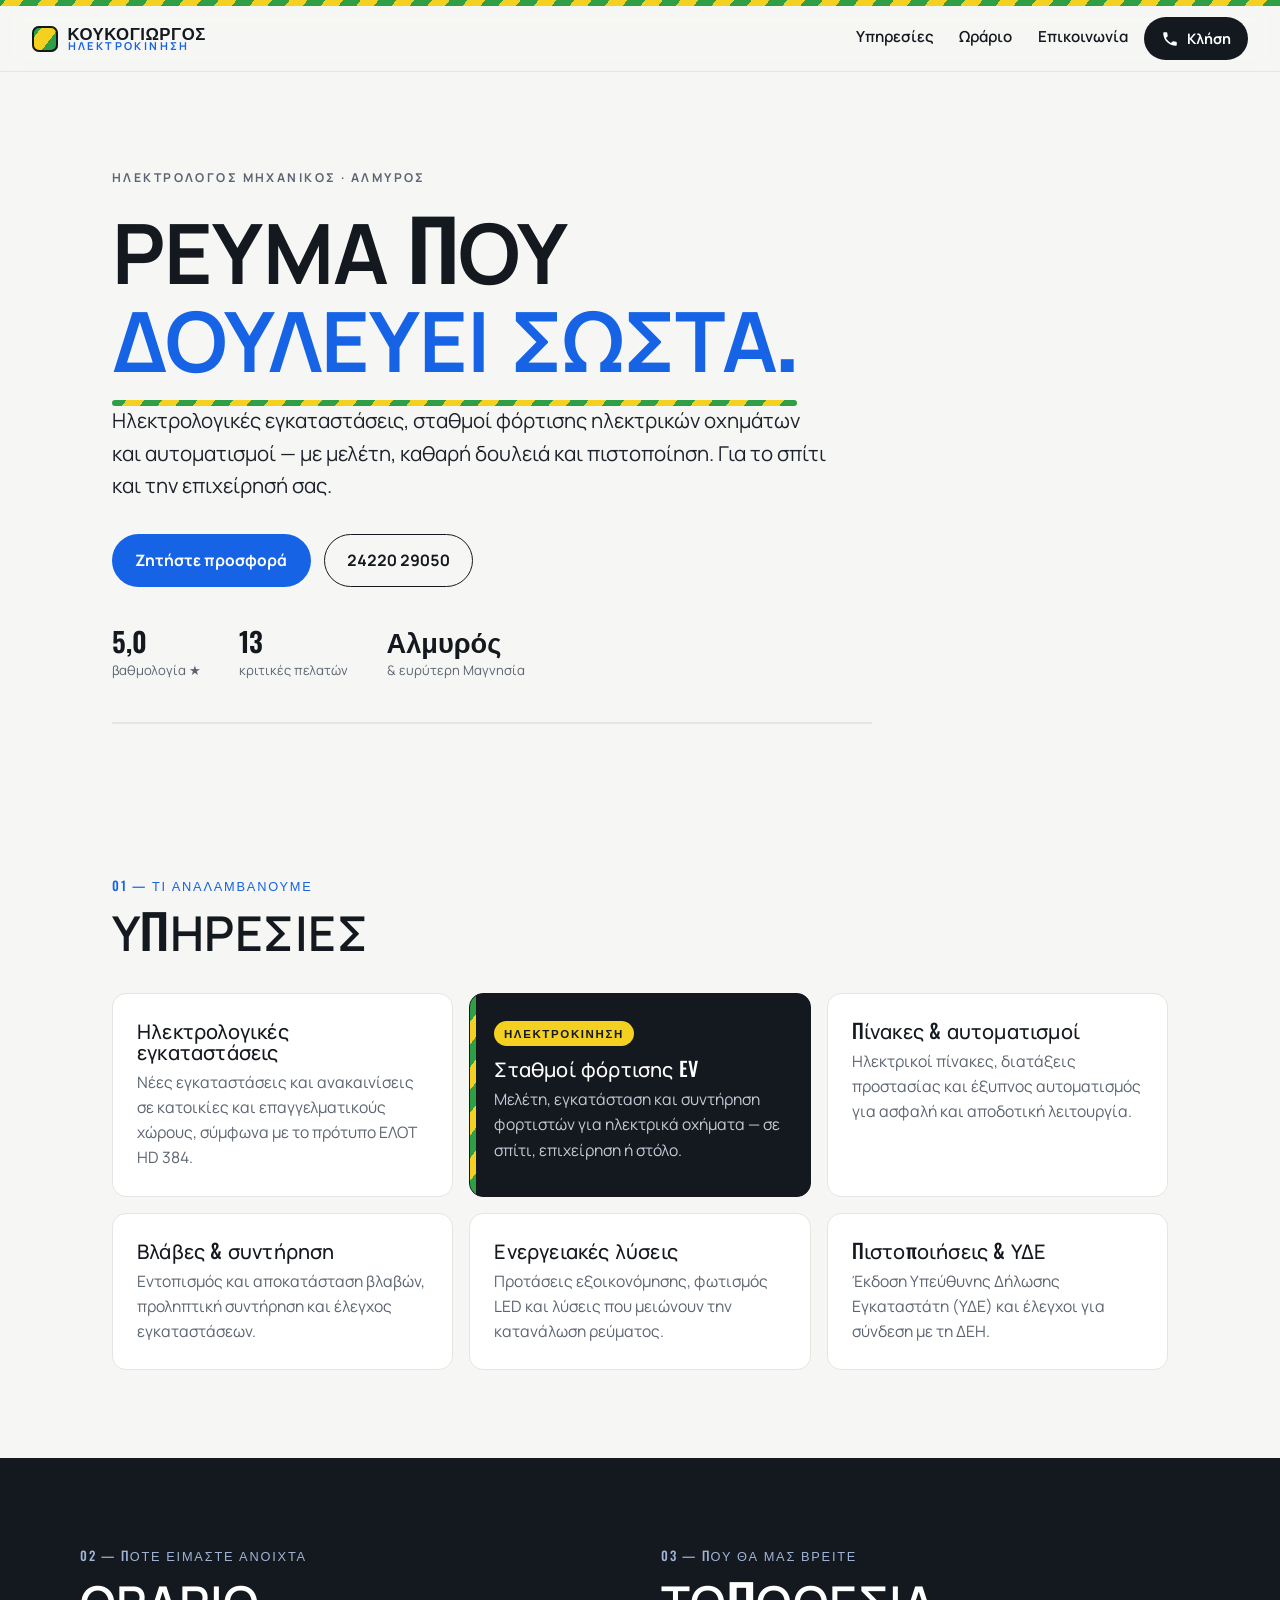
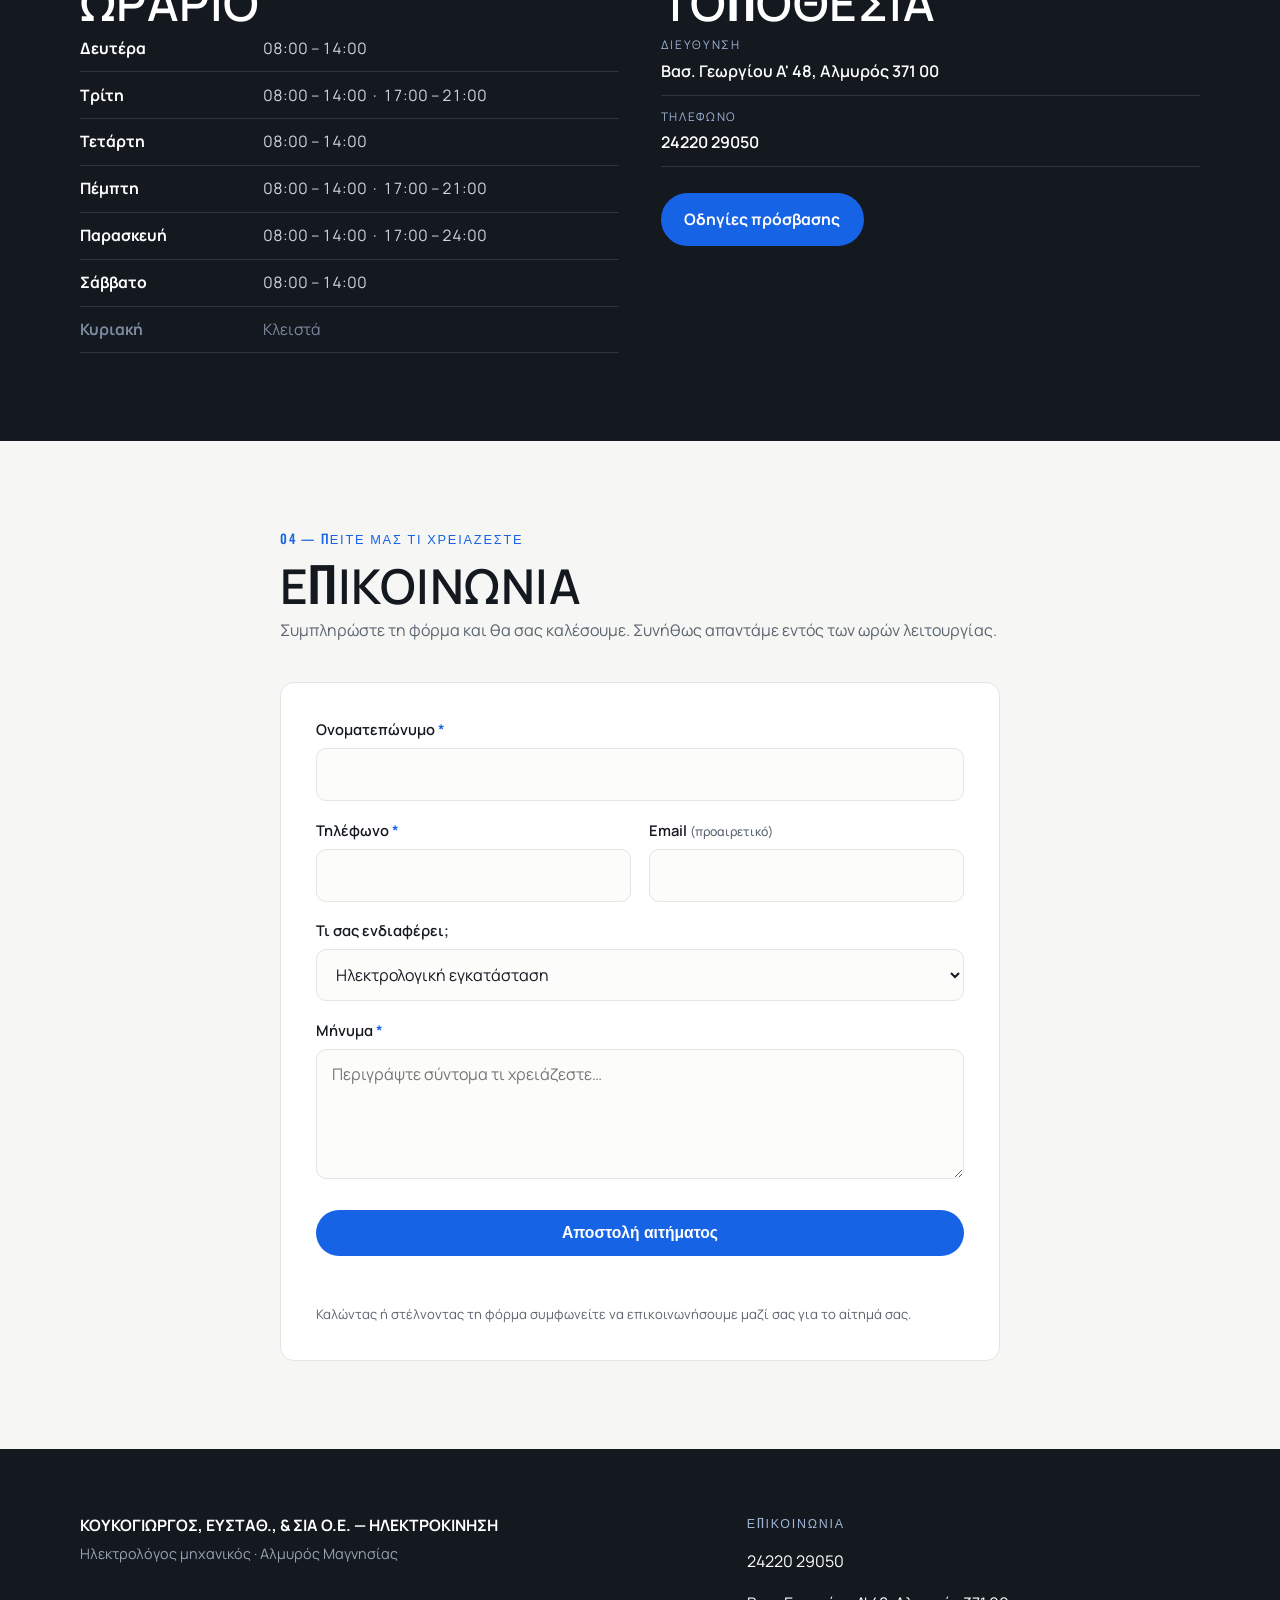
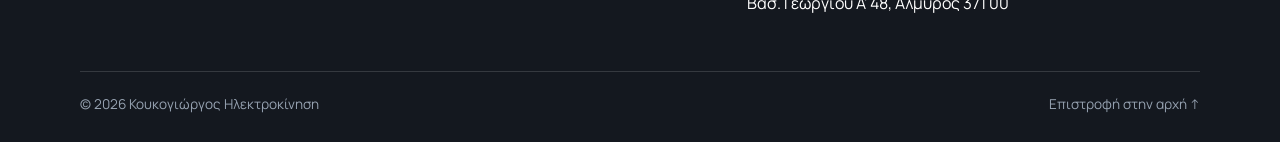
==== index.html @ 06de9ab1 "Ιστοσελίδα Κουκογιώργος Ηλεκτροκίνηση" ====
<!DOCTYPE html>
<html lang="el">
<head>
  <meta charset="UTF-8" />
  <meta name="viewport" content="width=device-width, initial-scale=1.0" />
  <title>Κουκογιώργος Ηλεκτροκίνηση — Ηλεκτρολόγος Μηχανικός, Αλμυρός</title>
  <meta name="description" content="Ηλεκτρολογικές εγκαταστάσεις, σταθμοί φόρτισης ηλεκτρικών οχημάτων και αυτοματισμοί στον Αλμυρό. Πιστοποιημένος ηλεκτρολόγος μηχανικός. Καλέστε 24220 29050." />
  <meta name="theme-color" content="#14181f" />

  <!-- Open Graph -->
  <meta property="og:title" content="Κουκογιώργος Ηλεκτροκίνηση — Αλμυρός" />
  <meta property="og:description" content="Ηλεκτρολογικές εγκαταστάσεις & σταθμοί φόρτισης EV στον Αλμυρό. 5,0★ από τους πελάτες μας." />
  <meta property="og:type" content="website" />
  <meta property="og:locale" content="el_GR" />

  <link rel="preconnect" href="https://fonts.googleapis.com" />
  <link rel="preconnect" href="https://fonts.gstatic.com" crossorigin />
  <link href="https://fonts.googleapis.com/css2?family=Oswald:wght@400;500;600;700&family=Manrope:wght@400;500;600;700;800&display=swap&subset=greek,latin" rel="stylesheet" />

  <link rel="stylesheet" href="css/styles.css" />

  <!-- Δομημένα δεδομένα για Google -->
  <script type="application/ld+json">
  {
    "@context": "https://schema.org",
    "@type": "Electrician",
    "name": "ΚΟΥΚΟΓΙΩΡΓΟΣ, ΕΥΣΤΑΘ., & ΣΙΑ Ο.Ε. ΗΛΕΚΤΡΟΚΙΝΗΣΗ",
    "image": "",
    "telephone": "+302422029050",
    "address": {
      "@type": "PostalAddress",
      "streetAddress": "Βασ. Γεωργίου Α' 48",
      "addressLocality": "Αλμυρός",
      "postalCode": "37100",
      "addressCountry": "GR"
    },
    "aggregateRating": {
      "@type": "AggregateRating",
      "ratingValue": "5.0",
      "reviewCount": "13"
    },
    "openingHoursSpecification": [
      { "@type": "OpeningHoursSpecification", "dayOfWeek": "Monday", "opens": "08:00", "closes": "14:00" },
      { "@type": "OpeningHoursSpecification", "dayOfWeek": "Tuesday", "opens": "08:00", "closes": "14:00" },
      { "@type": "OpeningHoursSpecification", "dayOfWeek": "Tuesday", "opens": "17:00", "closes": "21:00" },
      { "@type": "OpeningHoursSpecification", "dayOfWeek": "Wednesday", "opens": "08:00", "closes": "14:00" },
      { "@type": "OpeningHoursSpecification", "dayOfWeek": "Thursday", "opens": "08:00", "closes": "14:00" },
      { "@type": "OpeningHoursSpecification", "dayOfWeek": "Thursday", "opens": "17:00", "closes": "21:00" },
      { "@type": "OpeningHoursSpecification", "dayOfWeek": "Friday", "opens": "08:00", "closes": "14:00" },
      { "@type": "OpeningHoursSpecification", "dayOfWeek": "Friday", "opens": "17:00", "closes": "23:59" },
      { "@type": "OpeningHoursSpecification", "dayOfWeek": "Saturday", "opens": "08:00", "closes": "14:00" }
    ]
  }
  </script>
</head>
<body>
  <!-- Signature: λωρίδα γείωσης (πράσινο/κίτρινο) -->
  <div class="earth-bar" aria-hidden="true"></div>

  <header class="site-header" id="top">
    <a class="brand" href="#top" aria-label="Αρχική">
      <span class="brand-mark" aria-hidden="true"></span>
      <span class="brand-text">
        <strong>Κουκογιώργος</strong>
        <em>Ηλεκτροκίνηση</em>
      </span>
    </a>

    <nav class="main-nav" aria-label="Κύρια πλοήγηση">
      <a href="#services">Υπηρεσίες</a>
      <a href="#hours">Ωράριο</a>
      <a href="#contact">Επικοινωνία</a>
    </nav>

    <a class="btn btn-call" href="tel:+302422029050">
      <svg viewBox="0 0 24 24" aria-hidden="true" class="ico"><path d="M6.6 10.8c1.4 2.8 3.8 5.1 6.6 6.6l2.2-2.2c.3-.3.7-.4 1-.2 1.1.4 2.3.6 3.6.6.6 0 1 .4 1 1V20c0 .6-.4 1-1 1C10.6 21 3 13.4 3 4c0-.6.4-1 1-1h3.4c.6 0 1 .4 1 1 0 1.2.2 2.4.6 3.6.1.4 0 .8-.3 1l-2.1 2.2z"/></svg>
      <span>Κλήση</span>
    </a>
  </header>

  <main>
    <!-- HERO -->
    <section class="hero">
      <div class="hero-inner">
        <p class="eyebrow">Ηλεκτρολόγος μηχανικός · Αλμυρός</p>
        <h1>Ρεύμα που<br><span class="hl">δουλεύει σωστά.</span></h1>
        <p class="lede">
          Ηλεκτρολογικές εγκαταστάσεις, σταθμοί φόρτισης ηλεκτρικών οχημάτων και
          αυτοματισμοί — με μελέτη, καθαρή δουλειά και πιστοποίηση. Για το σπίτι και την επιχείρησή σας.
        </p>

        <div class="hero-cta">
          <a class="btn btn-primary" href="#contact">Ζητήστε προσφορά</a>
          <a class="btn btn-ghost" href="tel:+302422029050">24220 29050</a>
        </div>

        <ul class="trust-row">
          <li><strong>5,0</strong><span>βαθμολογία ★</span></li>
          <li><strong>13</strong><span>κριτικές πελατών</span></li>
          <li><strong>Αλμυρός</strong><span>&amp; ευρύτερη Μαγνησία</span></li>
        </ul>

        <!-- Signature: γραμμή ρεύματος που "ταξιδεύει" -->
        <div class="current-line" aria-hidden="true">
          <span class="pulse"></span>
        </div>
      </div>
    </section>

    <!-- ΥΠΗΡΕΣΙΕΣ -->
    <section class="section" id="services">
      <div class="section-head">
        <p class="kicker">01 — Τι αναλαμβάνουμε</p>
        <h2>Υπηρεσίες</h2>
      </div>

      <div class="cards">
        <article class="card">
          <h3>Ηλεκτρολογικές εγκαταστάσεις</h3>
          <p>Νέες εγκαταστάσεις και ανακαινίσεις σε κατοικίες και επαγγελματικούς χώρους, σύμφωνα με το πρότυπο ΕΛΟΤ HD 384.</p>
        </article>

        <article class="card card-feature">
          <span class="tag">Ηλεκτροκίνηση</span>
          <h3>Σταθμοί φόρτισης EV</h3>
          <p>Μελέτη, εγκατάσταση και συντήρηση φορτιστών για ηλεκτρικά οχήματα — σε σπίτι, επιχείρηση ή στόλο.</p>
        </article>

        <article class="card">
          <h3>Πίνακες &amp; αυτοματισμοί</h3>
          <p>Ηλεκτρικοί πίνακες, διατάξεις προστασίας και έξυπνος αυτοματισμός για ασφαλή και αποδοτική λειτουργία.</p>
        </article>

        <article class="card">
          <h3>Βλάβες &amp; συντήρηση</h3>
          <p>Εντοπισμός και αποκατάσταση βλαβών, προληπτική συντήρηση και έλεγχος εγκαταστάσεων.</p>
        </article>

        <article class="card">
          <h3>Ενεργειακές λύσεις</h3>
          <p>Προτάσεις εξοικονόμησης, φωτισμός LED και λύσεις που μειώνουν την κατανάλωση ρεύματος.</p>
        </article>

        <article class="card">
          <h3>Πιστοποιήσεις &amp; ΥΔΕ</h3>
          <p>Έκδοση Υπεύθυνης Δήλωσης Εγκαταστάτη (ΥΔΕ) και έλεγχοι για σύνδεση με τη ΔΕΗ.</p>
        </article>
      </div>
    </section>

    <!-- ΩΡΑΡΙΟ & ΤΟΠΟΘΕΣΙΑ -->
    <section class="section section-alt" id="hours">
      <div class="hours-grid">
        <div class="hours-col">
          <p class="kicker">02 — Πότε είμαστε ανοιχτά</p>
          <h2>Ωράριο</h2>
          <table class="hours-table">
            <tbody>
              <tr><th>Δευτέρα</th><td>08:00 – 14:00</td></tr>
              <tr><th>Τρίτη</th><td>08:00 – 14:00 &nbsp;·&nbsp; 17:00 – 21:00</td></tr>
              <tr><th>Τετάρτη</th><td>08:00 – 14:00</td></tr>
              <tr><th>Πέμπτη</th><td>08:00 – 14:00 &nbsp;·&nbsp; 17:00 – 21:00</td></tr>
              <tr><th>Παρασκευή</th><td>08:00 – 14:00 &nbsp;·&nbsp; 17:00 – 24:00</td></tr>
              <tr><th>Σάββατο</th><td>08:00 – 14:00</td></tr>
              <tr class="closed"><th>Κυριακή</th><td>Κλειστά</td></tr>
            </tbody>
          </table>
        </div>

        <div class="contact-col">
          <p class="kicker">03 — Πού θα μας βρείτε</p>
          <h2>Τοποθεσία</h2>
          <ul class="info-list">
            <li>
              <span class="info-label">Διεύθυνση</span>
              <a href="https://www.google.com/maps/search/?api=1&query=Βασ.+Γεωργίου+Α+48+Αλμυρός+37100" target="_blank" rel="noopener">
                Βασ. Γεωργίου Α' 48, Αλμυρός 371 00
              </a>
            </li>
            <li>
              <span class="info-label">Τηλέφωνο</span>
              <a href="tel:+302422029050">24220 29050</a>
            </li>
          </ul>
          <a class="btn btn-primary" href="https://www.google.com/maps/dir/?api=1&destination=Βασ.+Γεωργίου+Α+48+Αλμυρός+37100" target="_blank" rel="noopener">Οδηγίες πρόσβασης</a>
        </div>
      </div>
    </section>

    <!-- ΕΠΙΚΟΙΝΩΝΙΑ / ΦΟΡΜΑ -->
    <section class="section" id="contact">
      <div class="contact-wrap">
        <div class="section-head">
          <p class="kicker">04 — Πείτε μας τι χρειάζεστε</p>
          <h2>Επικοινωνία</h2>
          <p class="contact-sub">Συμπληρώστε τη φόρμα και θα σας καλέσουμε. Συνήθως απαντάμε εντός των ωρών λειτουργίας.</p>
        </div>

        <form id="contact-form" class="contact-form" novalidate>
          <!-- Honeypot κατά των bot -->
          <div class="hp" aria-hidden="true">
            <label for="company">Εταιρεία</label>
            <input type="text" id="company" name="company" tabindex="-1" autocomplete="off" />
          </div>

          <div class="field">
            <label for="name">Ονοματεπώνυμο <span>*</span></label>
            <input type="text" id="name" name="name" autocomplete="name" required />
          </div>

          <div class="field-row">
            <div class="field">
              <label for="phone">Τηλέφωνο <span>*</span></label>
              <input type="tel" id="phone" name="phone" inputmode="tel" autocomplete="tel" required />
            </div>
            <div class="field">
              <label for="email">Email <small>(προαιρετικό)</small></label>
              <input type="email" id="email" name="email" autocomplete="email" />
            </div>
          </div>

          <div class="field">
            <label for="subject">Τι σας ενδιαφέρει;</label>
            <select id="subject" name="subject">
              <option value="Ηλεκτρολογική εγκατάσταση">Ηλεκτρολογική εγκατάσταση</option>
              <option value="Σταθμός φόρτισης EV">Σταθμός φόρτισης EV</option>
              <option value="Πίνακες & αυτοματισμοί">Πίνακες &amp; αυτοματισμοί</option>
              <option value="Βλάβη / συντήρηση">Βλάβη / συντήρηση</option>
              <option value="Πιστοποίηση / ΥΔΕ">Πιστοποίηση / ΥΔΕ</option>
              <option value="Άλλο">Άλλο</option>
            </select>
          </div>

          <div class="field">
            <label for="message">Μήνυμα <span>*</span></label>
            <textarea id="message" name="message" rows="4" placeholder="Περιγράψτε σύντομα τι χρειάζεστε…" required></textarea>
          </div>

          <button type="submit" class="btn btn-primary btn-block" id="submit-btn">
            <span class="btn-label">Αποστολή αιτήματος</span>
            <span class="btn-spinner" aria-hidden="true"></span>
          </button>

          <p class="form-status" id="form-status" role="status" aria-live="polite"></p>
          <p class="form-note">Καλώντας ή στέλνοντας τη φόρμα συμφωνείτε να επικοινωνήσουμε μαζί σας για το αίτημά σας.</p>
        </form>
      </div>
    </section>
  </main>

  <footer class="site-footer">
    <div class="footer-grid">
      <div>
        <span class="brand-mark" aria-hidden="true"></span>
        <p class="legal-name">ΚΟΥΚΟΓΙΩΡΓΟΣ, ΕΥΣΤΑΘ., &amp; ΣΙΑ Ο.Ε. — ΗΛΕΚΤΡΟΚΙΝΗΣΗ</p>
        <p class="muted">Ηλεκτρολόγος μηχανικός · Αλμυρός Μαγνησίας</p>
      </div>
      <div>
        <p class="foot-label">Επικοινωνία</p>
        <p><a href="tel:+302422029050">24220 29050</a></p>
        <p>Βασ. Γεωργίου Α' 48, Αλμυρός 371 00</p>
      </div>
    </div>
    <div class="footer-bottom">
      <span>© <span id="year"></span> Κουκογιώργος Ηλεκτροκίνηση</span>
      <a href="#top">Επιστροφή στην αρχή ↑</a>
    </div>
  </footer>

  <!-- Σταθερό κουμπί κλήσης σε κινητά -->
  <a class="float-call" href="tel:+302422029050" aria-label="Κλήση τώρα">
    <svg viewBox="0 0 24 24" aria-hidden="true"><path d="M6.6 10.8c1.4 2.8 3.8 5.1 6.6 6.6l2.2-2.2c.3-.3.7-.4 1-.2 1.1.4 2.3.6 3.6.6.6 0 1 .4 1 1V20c0 .6-.4 1-1 1C10.6 21 3 13.4 3 4c0-.6.4-1 1-1h3.4c.6 0 1 .4 1 1 0 1.2.2 2.4.6 3.6.1.4 0 .8-.3 1l-2.1 2.2z"/></svg>
  </a>

  <script src="js/main.js"></script>
</body>
</html>
---- css/styles.css ----
/* =========================================================
   Κουκογιώργος Ηλεκτροκίνηση — styles
   Παλέτα εμπνευσμένη από τα χρώματα καλωδίων (γείωση = πράσινο/κίτρινο)
   Display: Oswald (σαν ταμπέλα πίνακα) · Σώμα: Manrope
   ========================================================= */

:root {
  --ink:        #14181f;
  --ink-soft:   #1d232d;
  --paper:      #f6f7f4;
  --surface:    #ffffff;
  --line:       #e4e6e1;
  --muted:      #5b6470;

  --blue:       #1763e6;
  --blue-deep:  #0b3a8c;

  --earth-green: #2f9e44;
  --earth-yellow:#f4d020;

  --radius: 14px;
  --maxw: 1120px;
  --ease: cubic-bezier(.2, .7, .2, 1);

  /* Λωρίδα γείωσης — η υπογραφή του brand */
  --earth-stripe: repeating-linear-gradient(
    -52deg,
    var(--earth-green) 0 14px,
    var(--earth-yellow) 14px 28px
  );
}

* { box-sizing: border-box; }

html { scroll-behavior: smooth; }

body {
  margin: 0;
  font-family: "Manrope", system-ui, -apple-system, "Segoe UI", sans-serif;
  color: var(--ink);
  background: var(--paper);
  line-height: 1.6;
  -webkit-font-smoothing: antialiased;
}

img, svg { display: block; max-width: 100%; }
a { color: inherit; }

h1, h2, h3 {
  font-family: "Oswald", "Manrope", sans-serif;
  font-weight: 600;
  line-height: 1.05;
  letter-spacing: .01em;
  margin: 0;
}

::selection { background: var(--earth-yellow); color: var(--ink); }

/* ---------- Signature: λωρίδα γείωσης ---------- */
.earth-bar {
  height: 6px;
  background: var(--earth-stripe);
  position: sticky;
  top: 0;
  z-index: 60;
}

/* ---------- Κουμπιά ---------- */
.btn {
  display: inline-flex;
  align-items: center;
  justify-content: center;
  gap: .5rem;
  padding: .8rem 1.4rem;
  border-radius: 999px;
  font-weight: 700;
  font-size: .98rem;
  text-decoration: none;
  border: 1.5px solid transparent;
  cursor: pointer;
  transition: transform .15s var(--ease), background .2s, color .2s, border-color .2s;
  white-space: nowrap;
}
.btn:active { transform: translateY(1px); }

.btn-primary { background: var(--blue); color: #fff; }
.btn-primary:hover { background: var(--blue-deep); }

.btn-ghost {
  background: transparent;
  color: var(--ink);
  border-color: var(--ink);
  font-variant-numeric: tabular-nums;
}
.btn-ghost:hover { background: var(--ink); color: #fff; }

.btn-call {
  background: var(--ink);
  color: #fff;
  padding: .55rem 1rem;
  font-size: .9rem;
}
.btn-call:hover { background: var(--blue); }
.btn-call .ico { width: 18px; height: 18px; fill: currentColor; }

.btn-block { width: 100%; margin-top: .4rem; }

/* ---------- Header ---------- */
.site-header {
  position: sticky;
  top: 6px;
  z-index: 50;
  display: flex;
  align-items: center;
  gap: 1rem;
  padding: .7rem clamp(1rem, 4vw, 2rem);
  background: rgba(246, 247, 244, .88);
  backdrop-filter: blur(10px);
  border-bottom: 1px solid var(--line);
}

.brand { display: flex; align-items: center; gap: .6rem; text-decoration: none; margin-right: auto; }
.brand-mark {
  width: 26px; height: 26px;
  border-radius: 7px;
  background: var(--earth-stripe);
  box-shadow: inset 0 0 0 2px var(--ink);
  flex: none;
}
.brand-text { display: flex; flex-direction: column; line-height: 1; }
.brand-text strong {
  font-family: "Oswald", sans-serif;
  font-weight: 600;
  font-size: 1.05rem;
  text-transform: uppercase;
  letter-spacing: .03em;
}
.brand-text em {
  font-style: normal;
  font-size: .68rem;
  letter-spacing: .22em;
  text-transform: uppercase;
  color: var(--blue);
  font-weight: 700;
}

.main-nav { display: none; gap: 1.6rem; }
.main-nav a {
  text-decoration: none;
  font-weight: 600;
  font-size: .95rem;
  color: var(--ink);
  padding: .3rem 0;
  border-bottom: 2px solid transparent;
  transition: border-color .2s;
}
.main-nav a:hover { border-color: var(--earth-green); }

/* ---------- Hero ---------- */
.hero {
  padding: clamp(2.5rem, 8vw, 6rem) clamp(1rem, 4vw, 2rem) clamp(2rem, 5vw, 4rem);
  max-width: var(--maxw);
  margin: 0 auto;
}
.hero-inner { max-width: 760px; }

.eyebrow {
  text-transform: uppercase;
  letter-spacing: .2em;
  font-size: .76rem;
  font-weight: 700;
  color: var(--muted);
  margin: 0 0 1rem;
}

.hero h1 {
  font-size: clamp(2.6rem, 9vw, 5.2rem);
  text-transform: uppercase;
  font-weight: 700;
  letter-spacing: -.01em;
}
.hero h1 .hl {
  color: var(--blue);
  position: relative;
}
/* υπογράμμιση τύπου "καλώδιο" κάτω από το τονισμένο */
.hero h1 .hl::after {
  content: "";
  position: absolute;
  left: 0; right: 0; bottom: -.12em;
  height: 6px;
  background: var(--earth-stripe);
  border-radius: 3px;
}

.lede {
  font-size: clamp(1.05rem, 2.4vw, 1.28rem);
  color: var(--ink-soft);
  margin: 1.6rem 0 2rem;
  max-width: 60ch;
}

.hero-cta { display: flex; flex-wrap: wrap; gap: .8rem; }

.trust-row {
  list-style: none;
  display: flex;
  flex-wrap: wrap;
  gap: 1.6rem 2.4rem;
  padding: 0;
  margin: 2.6rem 0 0;
}
.trust-row li { display: flex; flex-direction: column; }
.trust-row strong {
  font-family: "Oswald", sans-serif;
  font-size: 1.7rem;
  font-weight: 600;
  line-height: 1;
}
.trust-row span { font-size: .82rem; color: var(--muted); margin-top: .25rem; }

/* Γραμμή ρεύματος (signature animation) */
.current-line {
  margin-top: 2.6rem;
  height: 2px;
  background: var(--line);
  position: relative;
  overflow: hidden;
  border-radius: 2px;
}
.current-line .pulse {
  position: absolute;
  top: 0; left: -30%;
  height: 100%;
  width: 30%;
  background: linear-gradient(90deg, transparent, var(--blue), transparent);
  animation: run 3.2s linear infinite;
}
@keyframes run { to { left: 110%; } }

/* ---------- Γενικά sections ---------- */
.section {
  max-width: var(--maxw);
  margin: 0 auto;
  padding: clamp(3rem, 7vw, 5.5rem) clamp(1rem, 4vw, 2rem);
}
.section-alt {
  max-width: none;
  background: var(--ink);
  color: #fff;
}
.section-alt .kicker { color: #9fb4d6; }

.section-head { margin-bottom: 2.4rem; }
.kicker {
  font-family: "Oswald", sans-serif;
  text-transform: uppercase;
  letter-spacing: .14em;
  font-size: .8rem;
  color: var(--blue);
  margin: 0 0 .5rem;
  font-weight: 500;
}
.section h2 {
  font-size: clamp(1.9rem, 5vw, 3rem);
  text-transform: uppercase;
}

/* ---------- Κάρτες υπηρεσιών ---------- */
.cards {
  display: grid;
  grid-template-columns: 1fr;
  gap: 1rem;
}
.card {
  background: var(--surface);
  border: 1px solid var(--line);
  border-radius: var(--radius);
  padding: 1.6rem 1.5rem;
  transition: transform .2s var(--ease), box-shadow .2s, border-color .2s;
}
.card:hover {
  transform: translateY(-3px);
  box-shadow: 0 14px 34px -18px rgba(20,24,31,.4);
  border-color: var(--ink);
}
.card h3 {
  font-size: 1.25rem;
  font-weight: 500;
  margin-bottom: .5rem;
}
.card p { margin: 0; color: var(--muted); font-size: .98rem; }

.card-feature {
  background: var(--ink);
  color: #fff;
  border-color: var(--ink);
  position: relative;
  overflow: hidden;
}
.card-feature::before {
  content: "";
  position: absolute;
  inset: 0 auto 0 0;
  width: 6px;
  background: var(--earth-stripe);
}
.card-feature p { color: #c3ccd8; }
.card-feature .tag {
  display: inline-block;
  font-family: "Oswald", sans-serif;
  text-transform: uppercase;
  letter-spacing: .14em;
  font-size: .72rem;
  color: var(--ink);
  background: var(--earth-yellow);
  padding: .2rem .6rem;
  border-radius: 999px;
  margin-bottom: .8rem;
  font-weight: 600;
}

/* ---------- Ωράριο & Τοποθεσία ---------- */
.hours-grid {
  max-width: var(--maxw);
  margin: 0 auto;
  display: grid;
  grid-template-columns: 1fr;
  gap: 2.6rem;
}
.hours-table { width: 100%; border-collapse: collapse; }
.hours-table th,
.hours-table td {
  text-align: left;
  padding: .65rem 0;
  border-bottom: 1px solid rgba(255,255,255,.12);
  font-size: .98rem;
}
.hours-table th { font-weight: 700; width: 34%; }
.hours-table td { color: #cdd6e2; font-variant-numeric: tabular-nums; }
.hours-table tr.closed td,
.hours-table tr.closed th { color: #7c8aa0; }

.info-list { list-style: none; padding: 0; margin: 0 0 1.6rem; }
.info-list li {
  padding: .7rem 0;
  border-bottom: 1px solid rgba(255,255,255,.12);
}
.info-label {
  display: block;
  font-size: .74rem;
  text-transform: uppercase;
  letter-spacing: .14em;
  color: #9fb4d6;
  margin-bottom: .2rem;
}
.info-list a { text-decoration: none; font-weight: 600; }
.info-list a:hover { color: var(--earth-yellow); }

/* ---------- Φόρμα επικοινωνίας ---------- */
.contact-wrap { max-width: 720px; margin: 0 auto; }
.contact-sub { color: var(--muted); margin-top: .6rem; }

.contact-form {
  margin-top: 2rem;
  background: var(--surface);
  border: 1px solid var(--line);
  border-radius: var(--radius);
  padding: clamp(1.3rem, 4vw, 2.2rem);
}
.field { margin-bottom: 1.1rem; }
.field-row { display: grid; grid-template-columns: 1fr; gap: 1.1rem; }

.field label {
  display: block;
  font-weight: 600;
  font-size: .92rem;
  margin-bottom: .4rem;
}
.field label span { color: var(--blue); }
.field label small { color: var(--muted); font-weight: 500; }

.field input,
.field select,
.field textarea {
  width: 100%;
  padding: .8rem .9rem;
  border: 1.5px solid var(--line);
  border-radius: 10px;
  font: inherit;
  color: var(--ink);
  background: #fcfdfb;
  transition: border-color .15s, box-shadow .15s;
}
.field textarea { resize: vertical; }
.field input:focus,
.field select:focus,
.field textarea:focus {
  outline: none;
  border-color: var(--blue);
  box-shadow: 0 0 0 3px rgba(23,99,230,.15);
}
.field input.invalid,
.field textarea.invalid { border-color: #e03131; box-shadow: 0 0 0 3px rgba(224,49,49,.12); }

/* honeypot — κρυφό */
.hp { position: absolute; left: -9999px; width: 1px; height: 1px; overflow: hidden; }

.btn-spinner {
  width: 16px; height: 16px;
  border: 2px solid rgba(255,255,255,.4);
  border-top-color: #fff;
  border-radius: 50%;
  display: none;
  animation: spin .7s linear infinite;
}
@keyframes spin { to { transform: rotate(360deg); } }
.btn.is-loading .btn-spinner { display: inline-block; }
.btn.is-loading { opacity: .85; pointer-events: none; }

.form-status {
  margin: 1rem 0 0;
  font-weight: 600;
  font-size: .95rem;
  min-height: 1.2em;
}
.form-status.ok { color: var(--earth-green); }
.form-status.err { color: #e03131; }

.form-note { font-size: .82rem; color: var(--muted); margin: .9rem 0 0; }

/* ---------- Footer ---------- */
.site-footer {
  background: var(--ink);
  color: #fff;
  padding: clamp(2.5rem, 6vw, 4rem) clamp(1rem, 4vw, 2rem) 1.6rem;
}
.footer-grid {
  max-width: var(--maxw);
  margin: 0 auto;
  display: grid;
  grid-template-columns: 1fr;
  gap: 2rem;
}
.site-footer .brand-mark { box-shadow: inset 0 0 0 2px #fff; margin-bottom: .8rem; }
.legal-name { font-weight: 700; margin: 0 0 .2rem; font-size: .98rem; }
.site-footer .muted { color: #97a3b2; margin: 0; font-size: .9rem; }
.foot-label {
  font-family: "Oswald", sans-serif;
  text-transform: uppercase;
  letter-spacing: .14em;
  font-size: .78rem;
  color: #9fb4d6;
  margin: 0 0 .6rem;
}
.site-footer a { text-decoration: none; }
.site-footer a:hover { color: var(--earth-yellow); }

.footer-bottom {
  max-width: var(--maxw);
  margin: 2.4rem auto 0;
  padding-top: 1.4rem;
  border-top: 1px solid rgba(255,255,255,.14);
  display: flex;
  justify-content: space-between;
  flex-wrap: wrap;
  gap: .6rem;
  font-size: .85rem;
  color: #97a3b2;
}
.footer-bottom a { color: #97a3b2; text-decoration: none; }
.footer-bottom a:hover { color: #fff; }

/* ---------- Πλωτό κουμπί κλήσης (κινητά) ---------- */
.float-call {
  position: fixed;
  right: 16px;
  bottom: 16px;
  width: 56px; height: 56px;
  background: var(--blue);
  border-radius: 50%;
  display: flex;
  align-items: center;
  justify-content: center;
  box-shadow: 0 10px 26px -8px rgba(11,58,140,.7);
  z-index: 70;
}
.float-call svg { width: 24px; height: 24px; fill: #fff; }
.float-call:hover { background: var(--blue-deep); }

/* ---------- Responsive ---------- */
@media (min-width: 700px) {
  .field-row { grid-template-columns: 1fr 1fr; }
  .cards { grid-template-columns: repeat(2, 1fr); }
  .hours-grid { grid-template-columns: 1fr 1fr; }
  .footer-grid { grid-template-columns: 1.4fr 1fr; }
}

@media (min-width: 900px) {
  .main-nav { display: flex; }
  .cards { grid-template-columns: repeat(3, 1fr); }
  .float-call { display: none; }
}

/* ---------- Σεβασμός reduced motion ---------- */
@media (prefers-reduced-motion: reduce) {
  * { animation: none !important; scroll-behavior: auto !important; transition: none !important; }
}
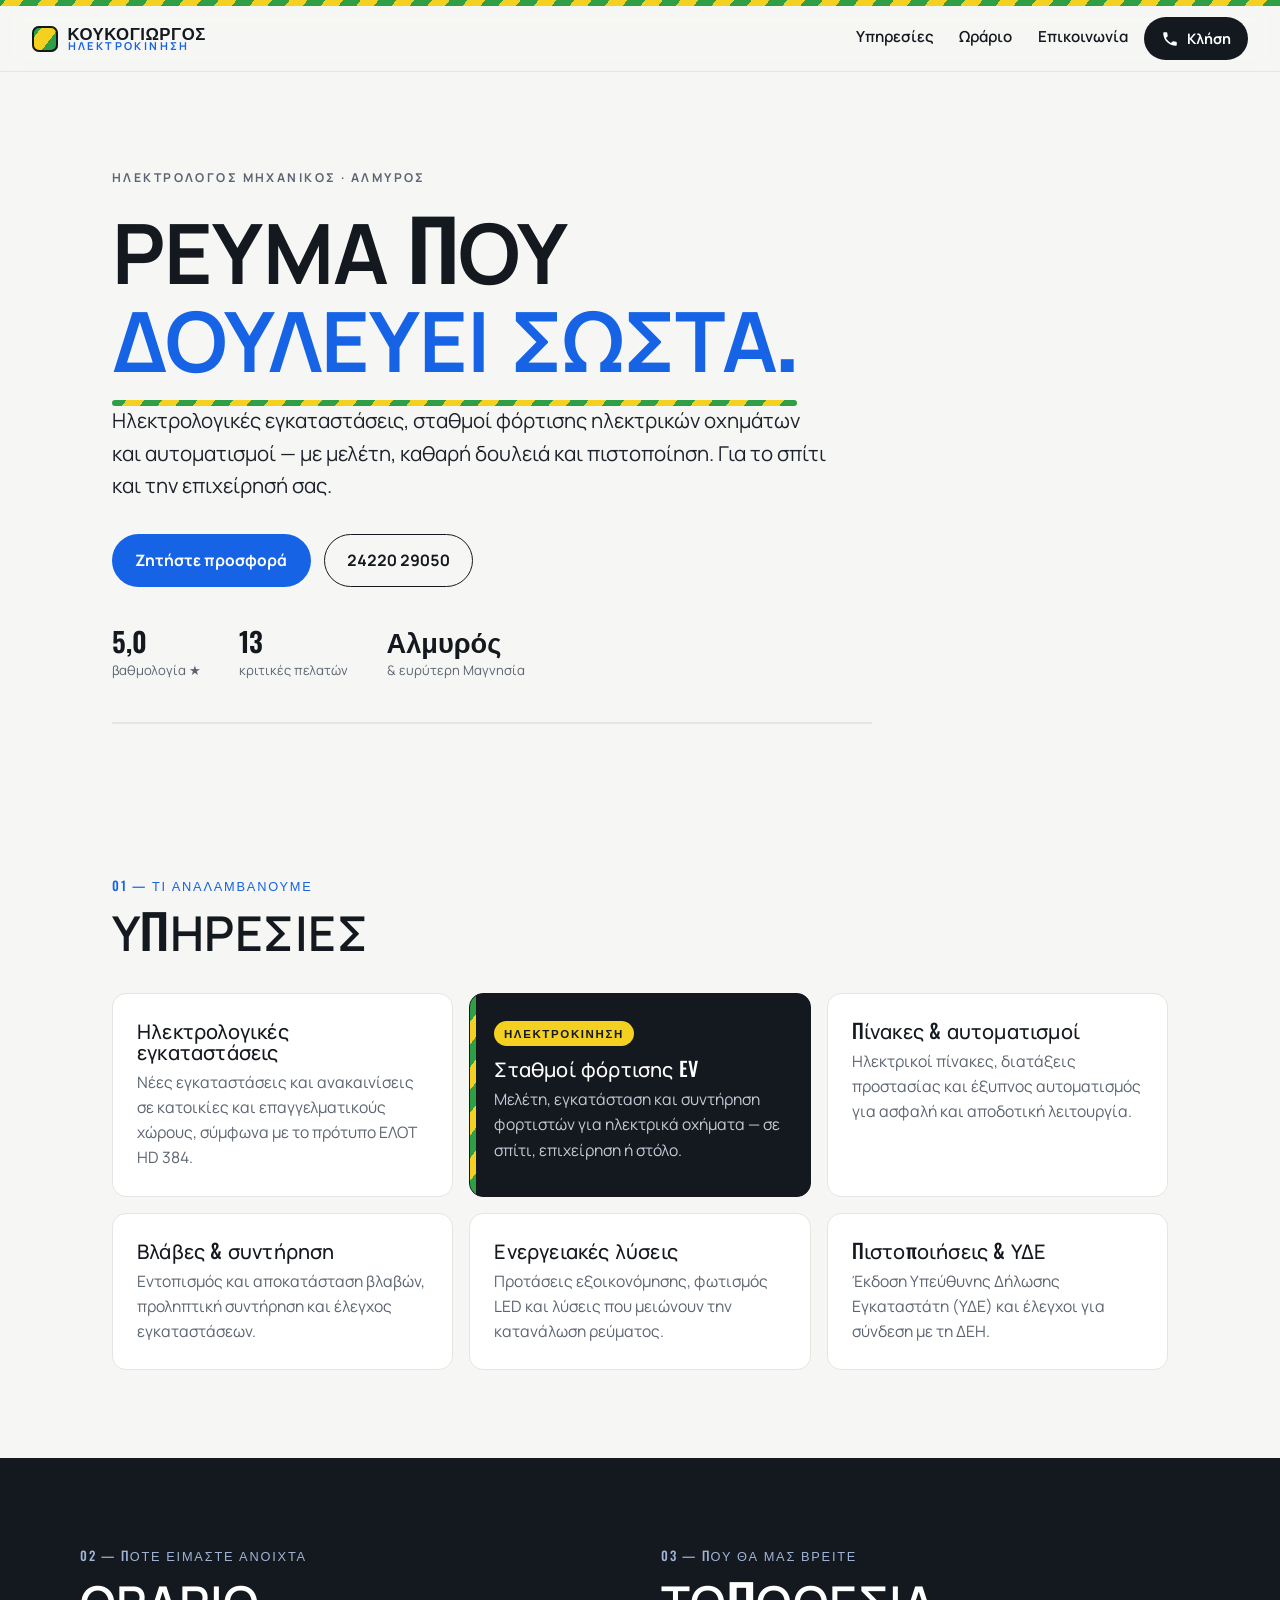
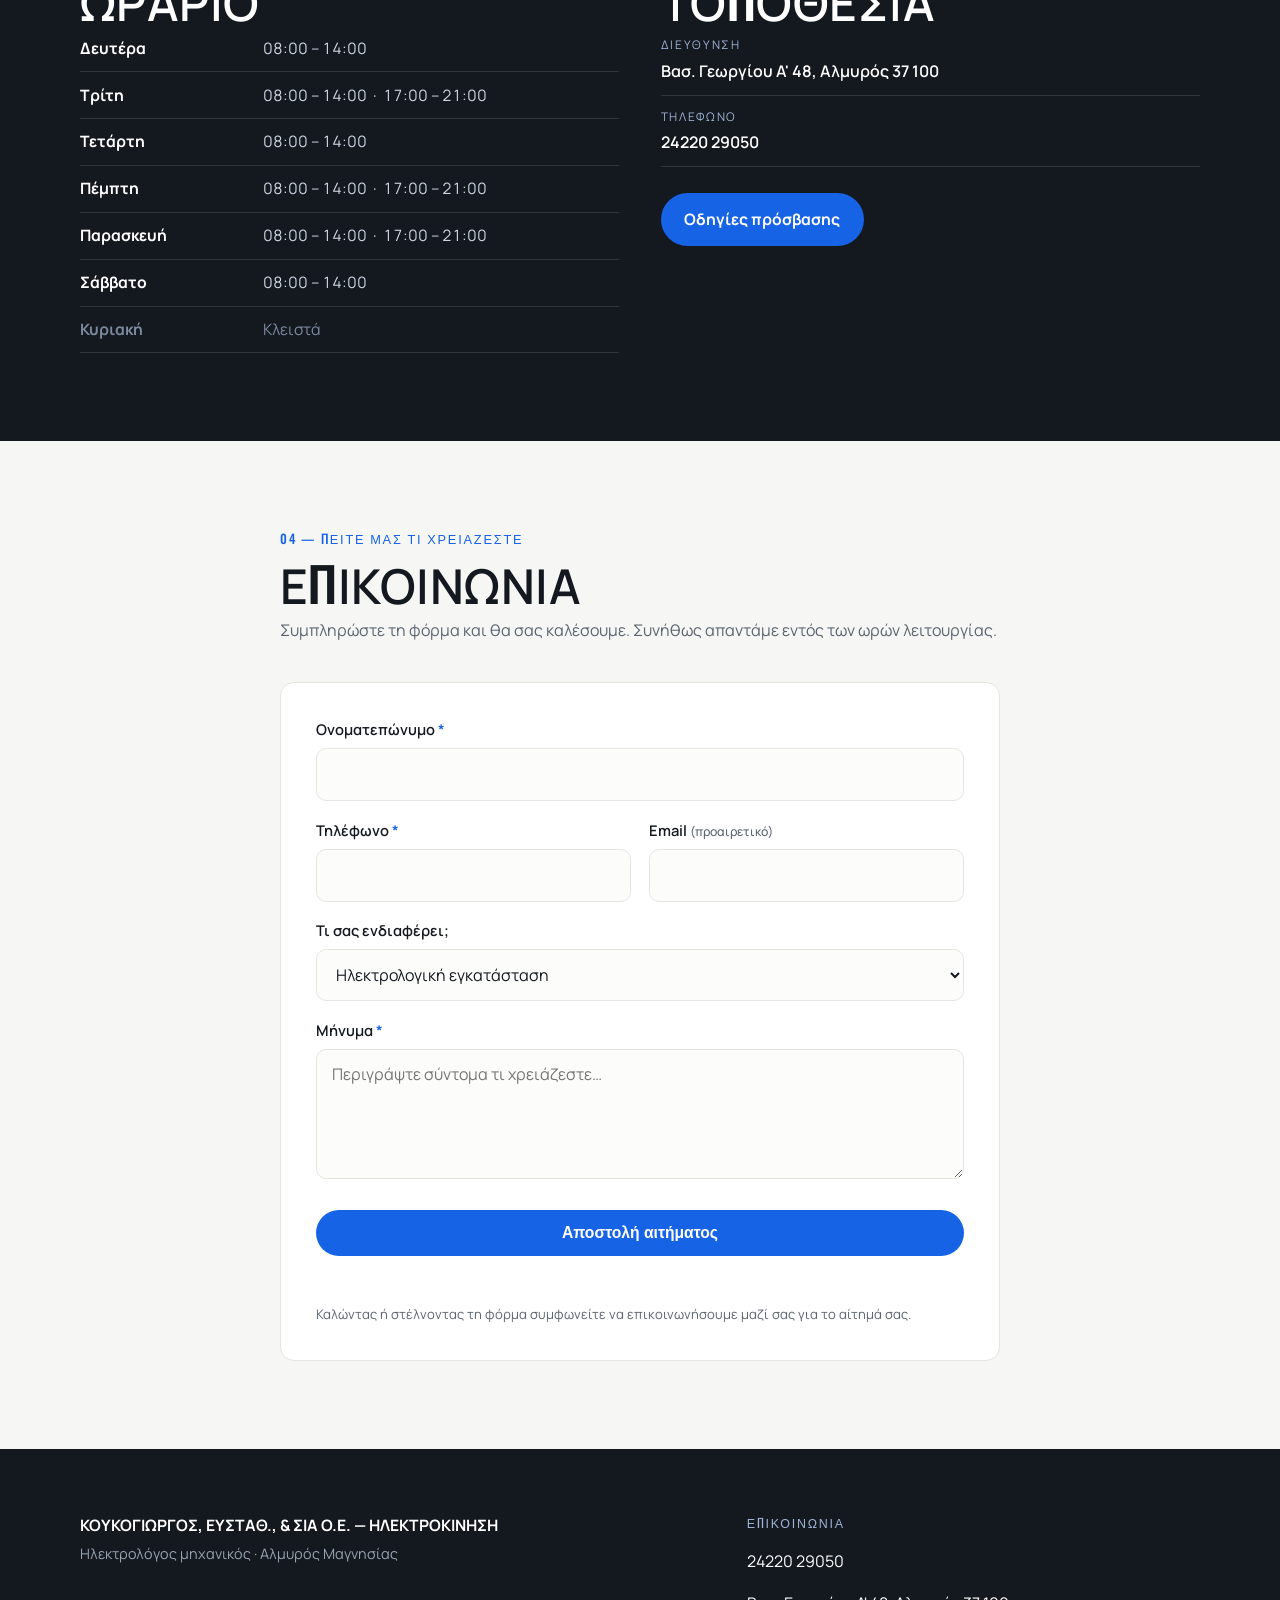
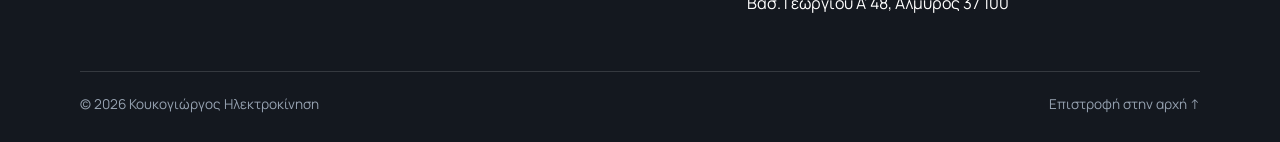
==== commit 7fc5cfd7: "Διόρθωση ωραρίου Παρασκευής & ΤΚ, προσθήκη workflow sync στον Pi - Παρασκευή απόγευμα: 17:00 – 21:00" ====
--- a/index.html
+++ b/index.html
@@ -160,7 +160,7 @@
               <tr><th>Τρίτη</th><td>08:00 – 14:00 &nbsp;·&nbsp; 17:00 – 21:00</td></tr>
               <tr><th>Τετάρτη</th><td>08:00 – 14:00</td></tr>
               <tr><th>Πέμπτη</th><td>08:00 – 14:00 &nbsp;·&nbsp; 17:00 – 21:00</td></tr>
-              <tr><th>Παρασκευή</th><td>08:00 – 14:00 &nbsp;·&nbsp; 17:00 – 24:00</td></tr>
+              <tr><th>Παρασκευή</th><td>08:00 – 14:00 &nbsp;·&nbsp; 17:00 – 21:00</td></tr>
               <tr><th>Σάββατο</th><td>08:00 – 14:00</td></tr>
               <tr class="closed"><th>Κυριακή</th><td>Κλειστά</td></tr>
             </tbody>
@@ -174,7 +174,7 @@
             <li>
               <span class="info-label">Διεύθυνση</span>
               <a href="https://www.google.com/maps/search/?api=1&query=Βασ.+Γεωργίου+Α+48+Αλμυρός+37100" target="_blank" rel="noopener">
-                Βασ. Γεωργίου Α' 48, Αλμυρός 371 00
+                Βασ. Γεωργίου Α' 48, Αλμυρός 37 100
               </a>
             </li>
             <li>
@@ -258,7 +258,7 @@
       <div>
         <p class="foot-label">Επικοινωνία</p>
         <p><a href="tel:+302422029050">24220 29050</a></p>
-        <p>Βασ. Γεωργίου Α' 48, Αλμυρός 371 00</p>
+        <p>Βασ. Γεωργίου Α' 48, Αλμυρός 37 100</p>
       </div>
     </div>
     <div class="footer-bottom">
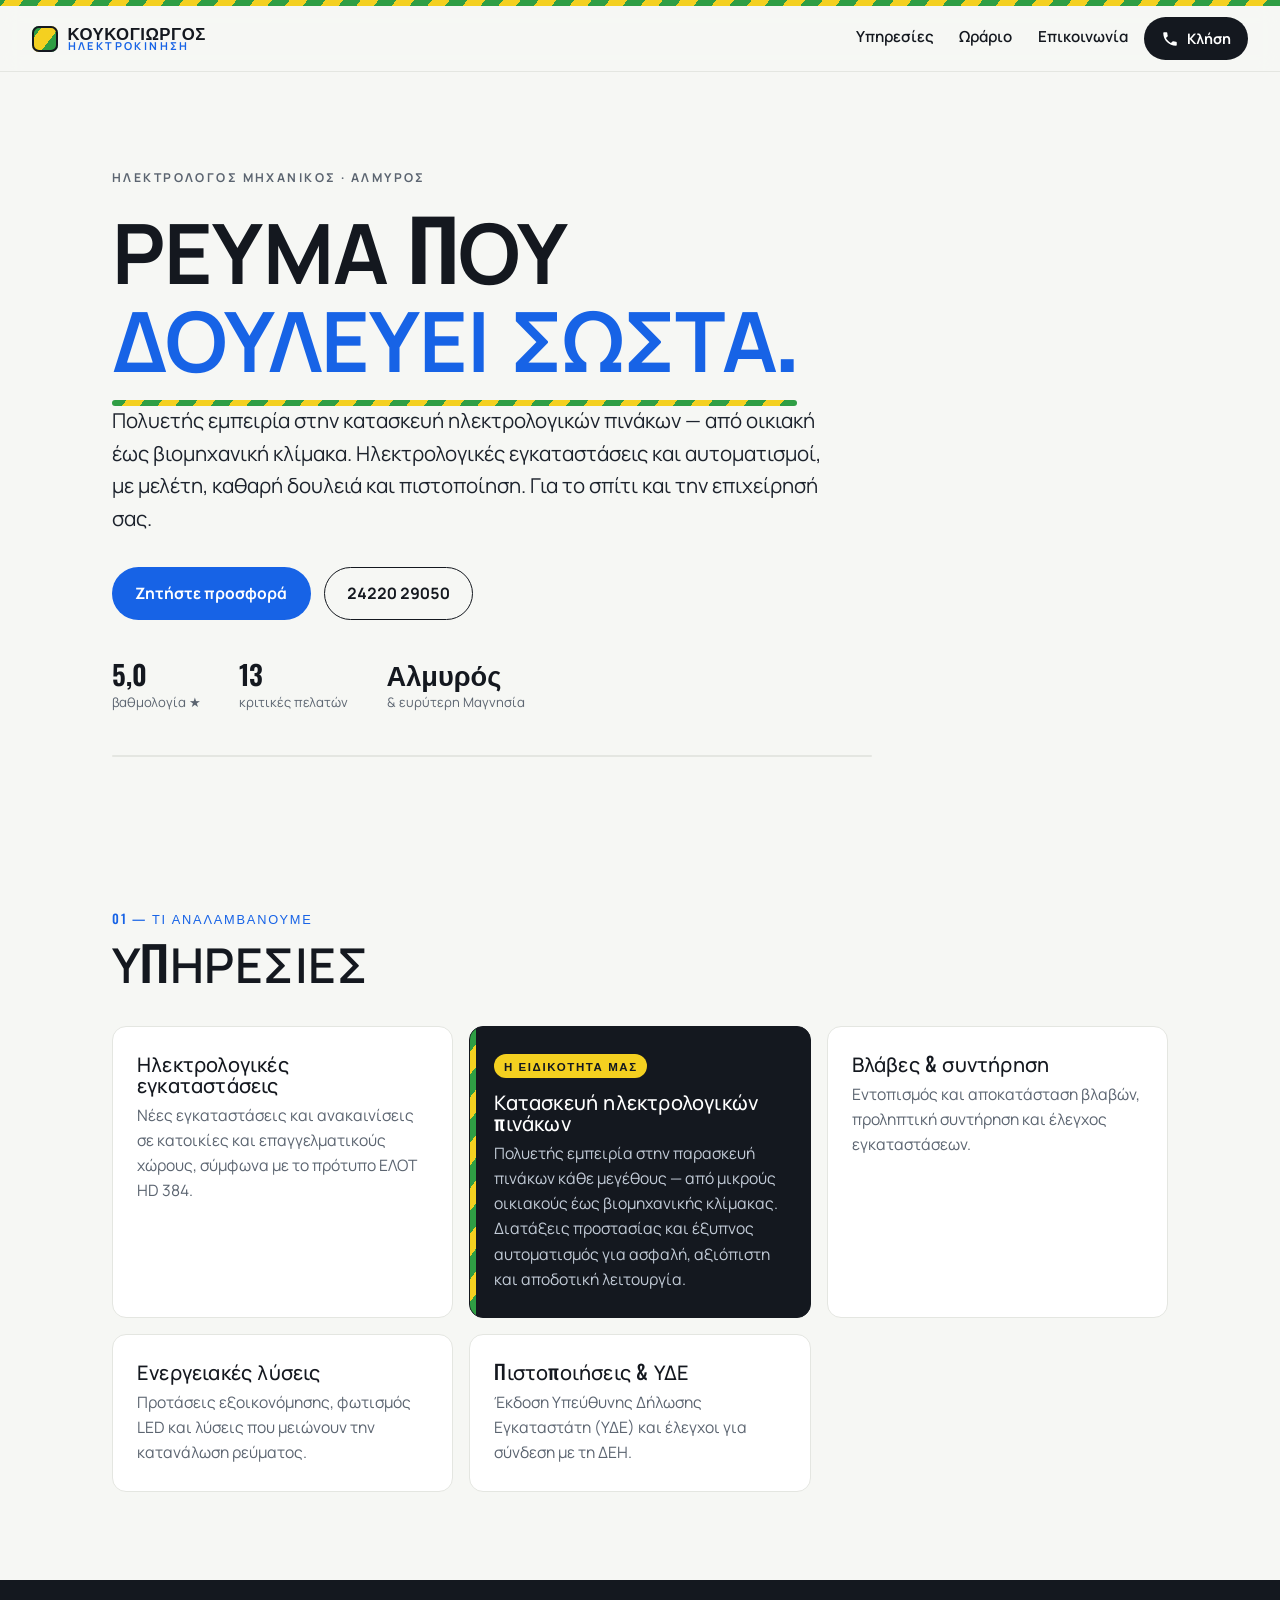
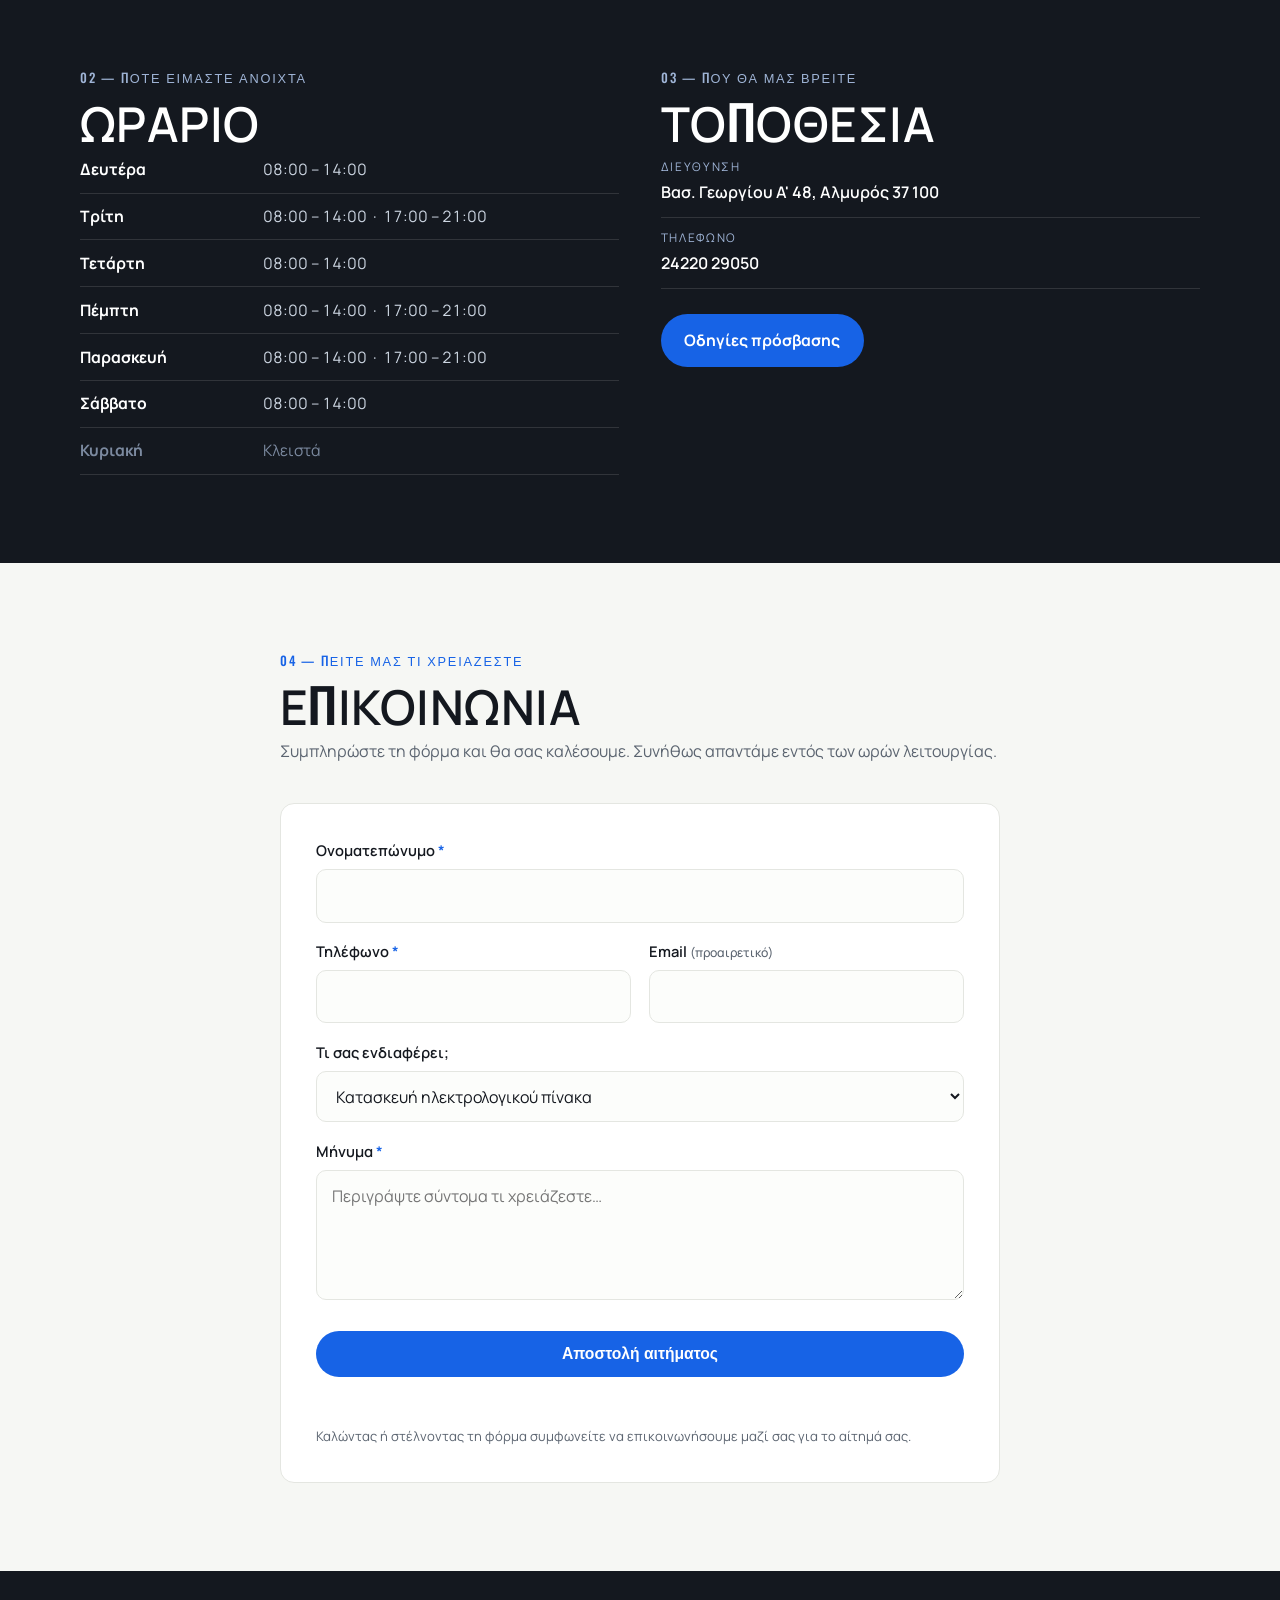
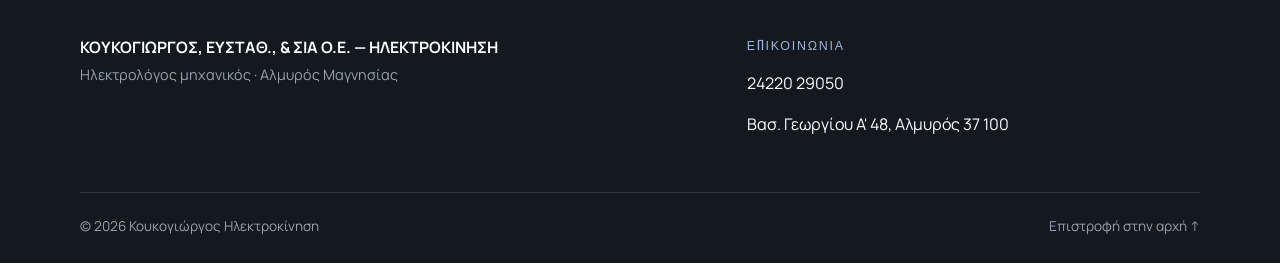
==== commit 0c8fc0a3: "Έμφαση στην κατασκευή πινάκων, αφαίρεση EV/φορτιστών - Αφαίρεση του box «Σταθμοί φόρτισης EV» -> fea" ====
--- a/index.html
+++ b/index.html
@@ -4,12 +4,12 @@
   <meta charset="UTF-8" />
   <meta name="viewport" content="width=device-width, initial-scale=1.0" />
   <title>Κουκογιώργος Ηλεκτροκίνηση — Ηλεκτρολόγος Μηχανικός, Αλμυρός</title>
-  <meta name="description" content="Ηλεκτρολογικές εγκαταστάσεις, σταθμοί φόρτισης ηλεκτρικών οχημάτων και αυτοματισμοί στον Αλμυρό. Πιστοποιημένος ηλεκτρολόγος μηχανικός. Καλέστε 24220 29050." />
+  <meta name="description" content="Κατασκευή ηλεκτρολογικών πινάκων από οικιακή έως βιομηχανική κλίμακα, ηλεκτρολογικές εγκαταστάσεις και αυτοματισμοί στον Αλμυρό. Πολυετής εμπειρία, πιστοποιημένος ηλεκτρολόγος μηχανικός. Καλέστε 24220 29050." />
   <meta name="theme-color" content="#14181f" />
 
   <!-- Open Graph -->
   <meta property="og:title" content="Κουκογιώργος Ηλεκτροκίνηση — Αλμυρός" />
-  <meta property="og:description" content="Ηλεκτρολογικές εγκαταστάσεις & σταθμοί φόρτισης EV στον Αλμυρό. 5,0★ από τους πελάτες μας." />
+  <meta property="og:description" content="Κατασκευή ηλεκτρολογικών πινάκων από οικιακή έως βιομηχανική κλίμακα στον Αλμυρό. Πολυετής εμπειρία — 5,0★ από τους πελάτες μας." />
   <meta property="og:type" content="website" />
   <meta property="og:locale" content="el_GR" />
 
@@ -85,8 +85,9 @@
         <p class="eyebrow">Ηλεκτρολόγος μηχανικός · Αλμυρός</p>
         <h1>Ρεύμα που<br><span class="hl">δουλεύει σωστά.</span></h1>
         <p class="lede">
-          Ηλεκτρολογικές εγκαταστάσεις, σταθμοί φόρτισης ηλεκτρικών οχημάτων και
-          αυτοματισμοί — με μελέτη, καθαρή δουλειά και πιστοποίηση. Για το σπίτι και την επιχείρησή σας.
+          Πολυετής εμπειρία στην κατασκευή ηλεκτρολογικών πινάκων — από οικιακή έως
+          βιομηχανική κλίμακα. Ηλεκτρολογικές εγκαταστάσεις και αυτοματισμοί, με μελέτη,
+          καθαρή δουλειά και πιστοποίηση. Για το σπίτι και την επιχείρησή σας.
         </p>
 
         <div class="hero-cta">
@@ -95,8 +96,8 @@
         </div>
 
         <ul class="trust-row">
-          <li><strong>5,0</strong><span>βαθμολογία ★</span></li>
-          <li><strong>13</strong><span>κριτικές πελατών</span></li>
+          <li><strong id="gReviewRating">5,0</strong><span>βαθμολογία ★</span></li>
+          <li><strong id="gReviewCount">13</strong><span>κριτικές πελατών</span></li>
           <li><strong>Αλμυρός</strong><span>&amp; ευρύτερη Μαγνησία</span></li>
         </ul>
 
@@ -121,14 +122,9 @@
         </article>
 
         <article class="card card-feature">
-          <span class="tag">Ηλεκτροκίνηση</span>
-          <h3>Σταθμοί φόρτισης EV</h3>
-          <p>Μελέτη, εγκατάσταση και συντήρηση φορτιστών για ηλεκτρικά οχήματα — σε σπίτι, επιχείρηση ή στόλο.</p>
-        </article>
-
-        <article class="card">
-          <h3>Πίνακες &amp; αυτοματισμοί</h3>
-          <p>Ηλεκτρικοί πίνακες, διατάξεις προστασίας και έξυπνος αυτοματισμός για ασφαλή και αποδοτική λειτουργία.</p>
+          <span class="tag">Η ειδικότητά μας</span>
+          <h3>Κατασκευή ηλεκτρολογικών πινάκων</h3>
+          <p>Πολυετής εμπειρία στην παρασκευή πινάκων κάθε μεγέθους — από μικρούς οικιακούς έως βιομηχανικής κλίμακας. Διατάξεις προστασίας και έξυπνος αυτοματισμός για ασφαλή, αξιόπιστη και αποδοτική λειτουργία.</p>
         </article>
 
         <article class="card">
@@ -222,9 +218,9 @@
           <div class="field">
             <label for="subject">Τι σας ενδιαφέρει;</label>
             <select id="subject" name="subject">
+              <option value="Κατασκευή πίνακα">Κατασκευή ηλεκτρολογικού πίνακα</option>
               <option value="Ηλεκτρολογική εγκατάσταση">Ηλεκτρολογική εγκατάσταση</option>
-              <option value="Σταθμός φόρτισης EV">Σταθμός φόρτισης EV</option>
-              <option value="Πίνακες & αυτοματισμοί">Πίνακες &amp; αυτοματισμοί</option>
+              <option value="Αυτοματισμοί">Αυτοματισμοί</option>
               <option value="Βλάβη / συντήρηση">Βλάβη / συντήρηση</option>
               <option value="Πιστοποίηση / ΥΔΕ">Πιστοποίηση / ΥΔΕ</option>
               <option value="Άλλο">Άλλο</option>
